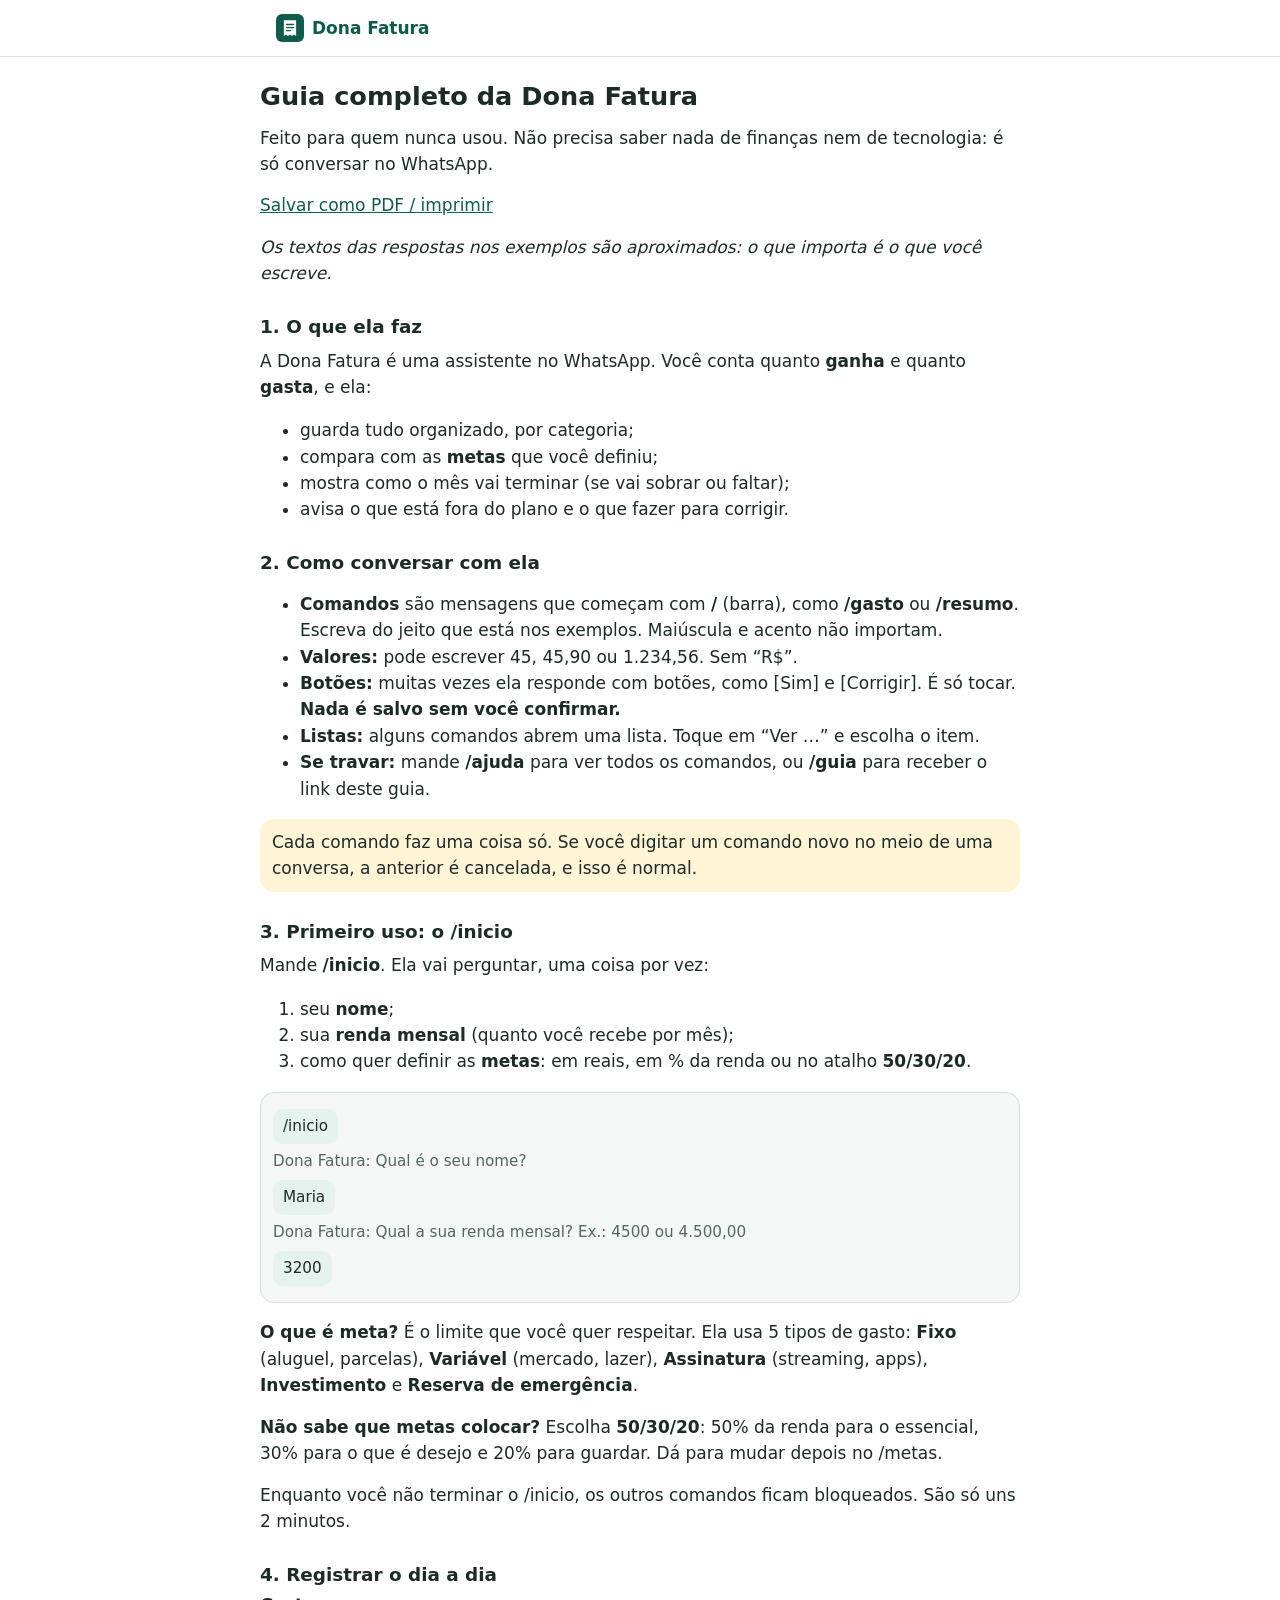
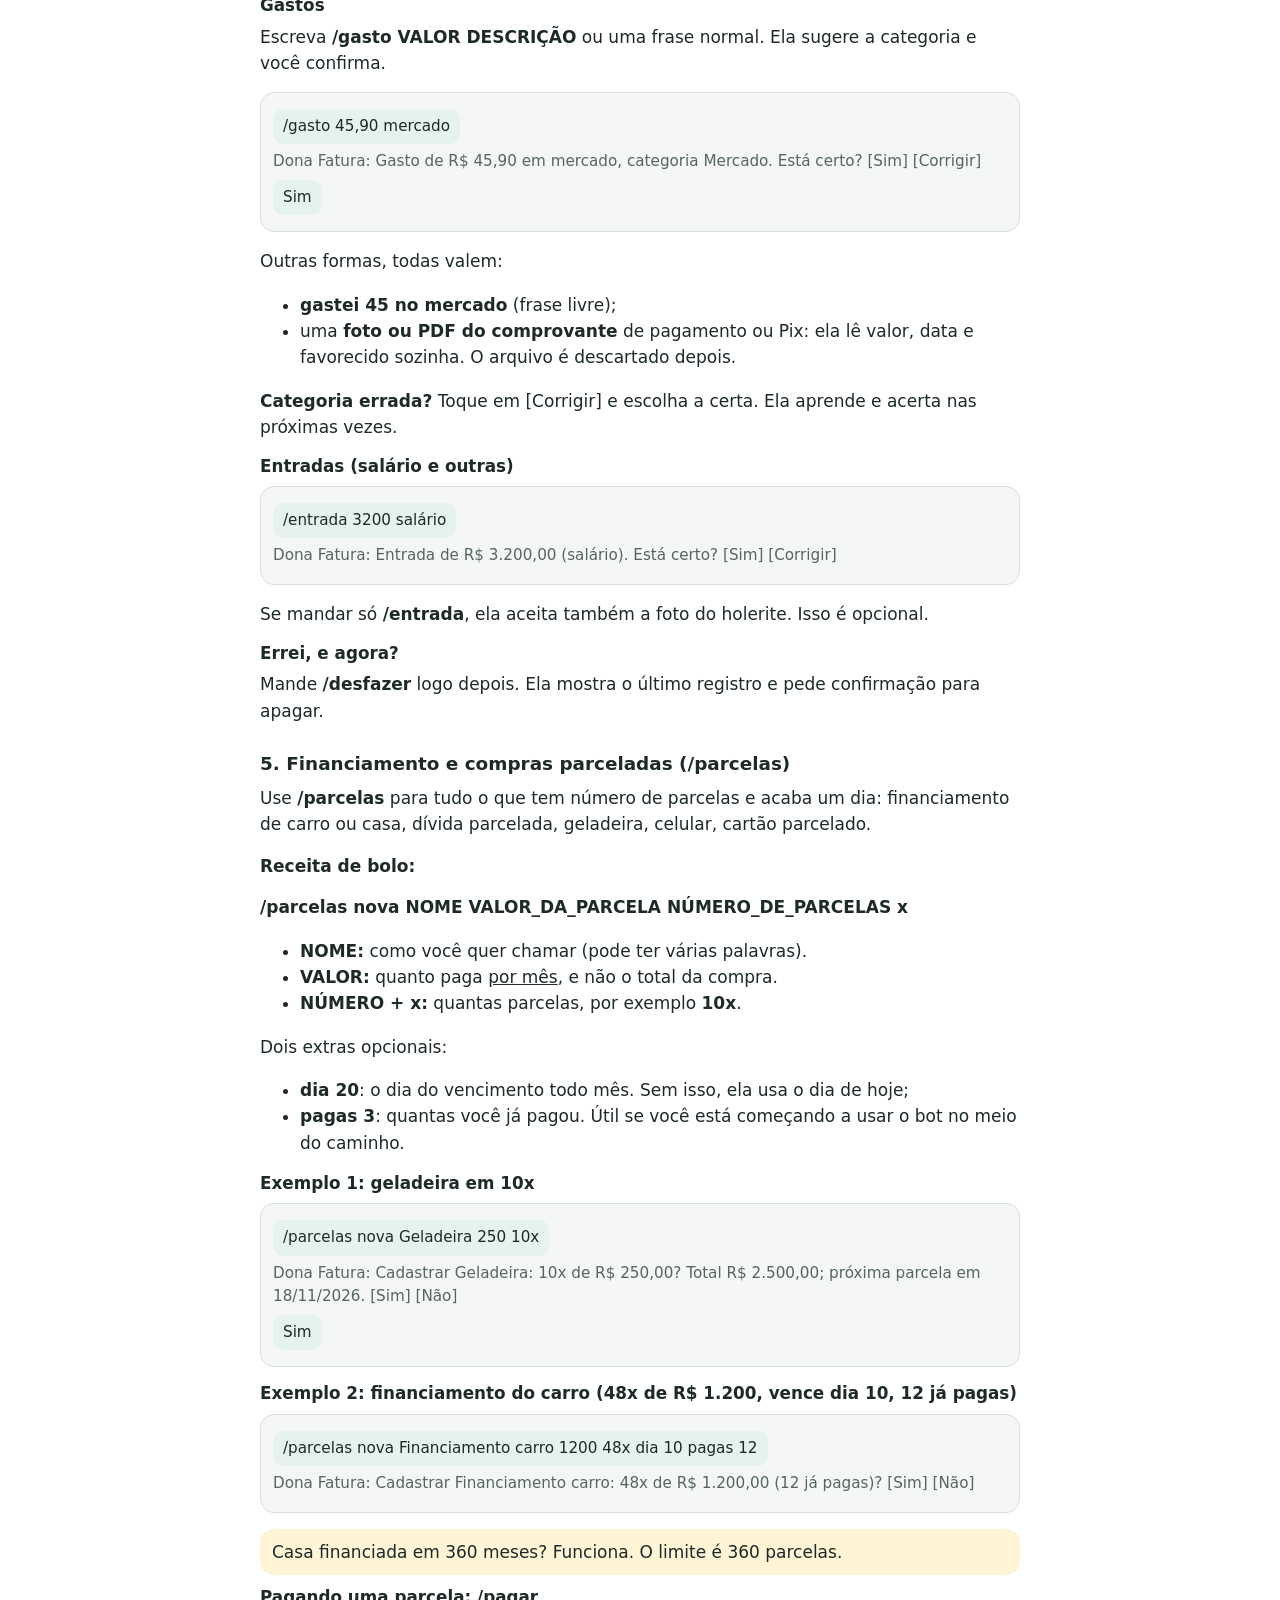
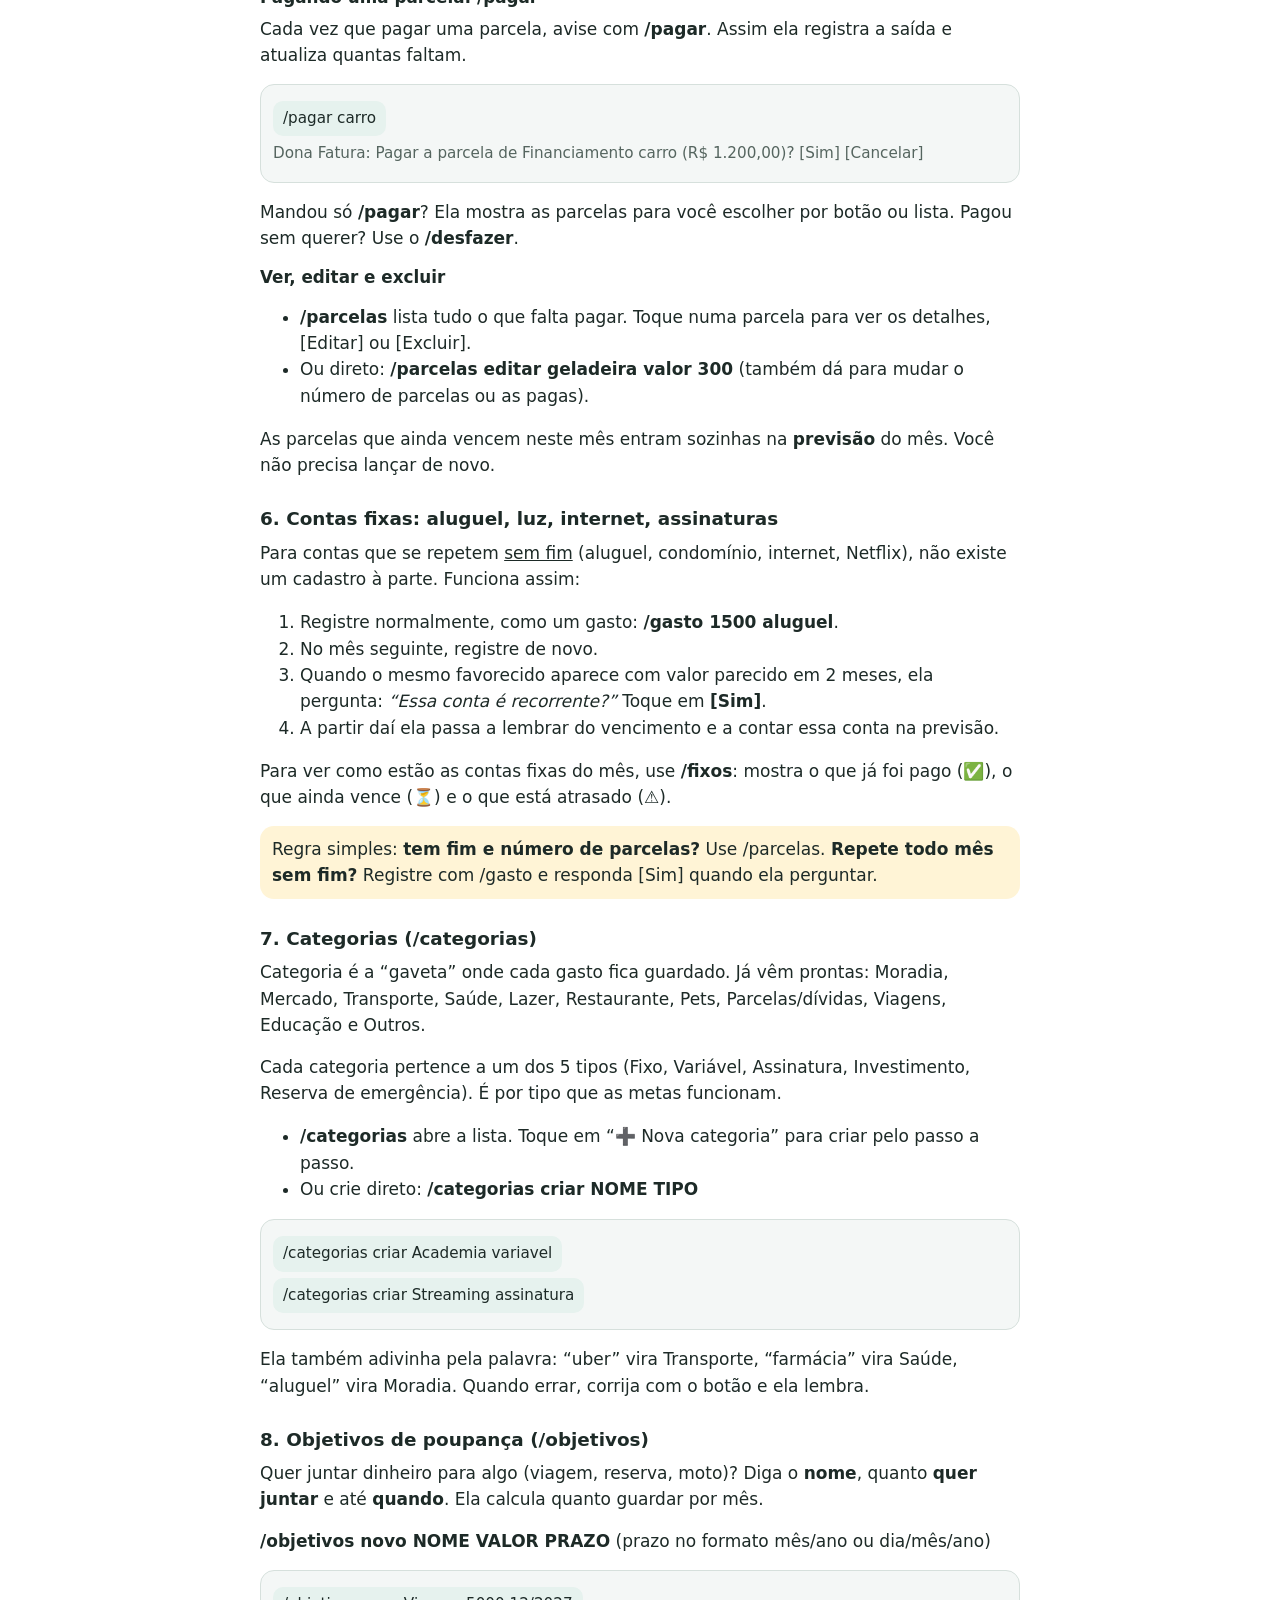
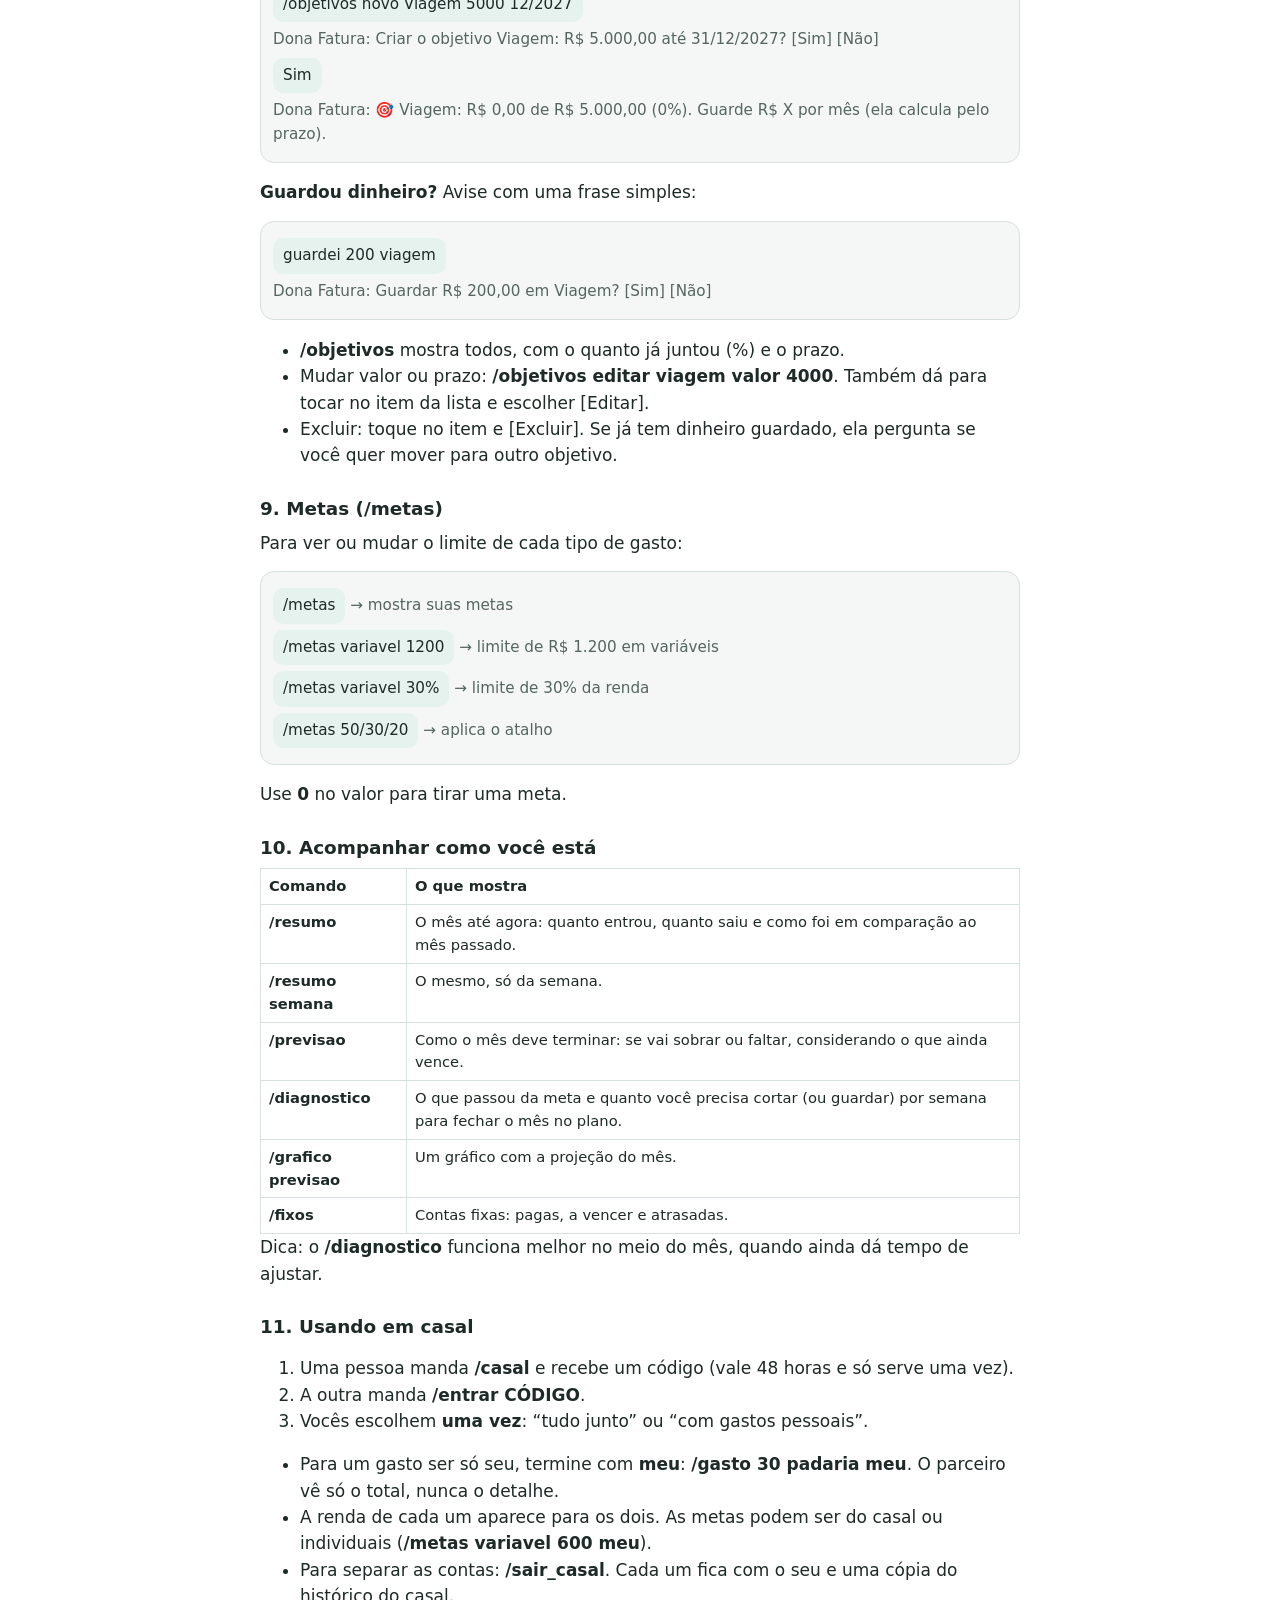
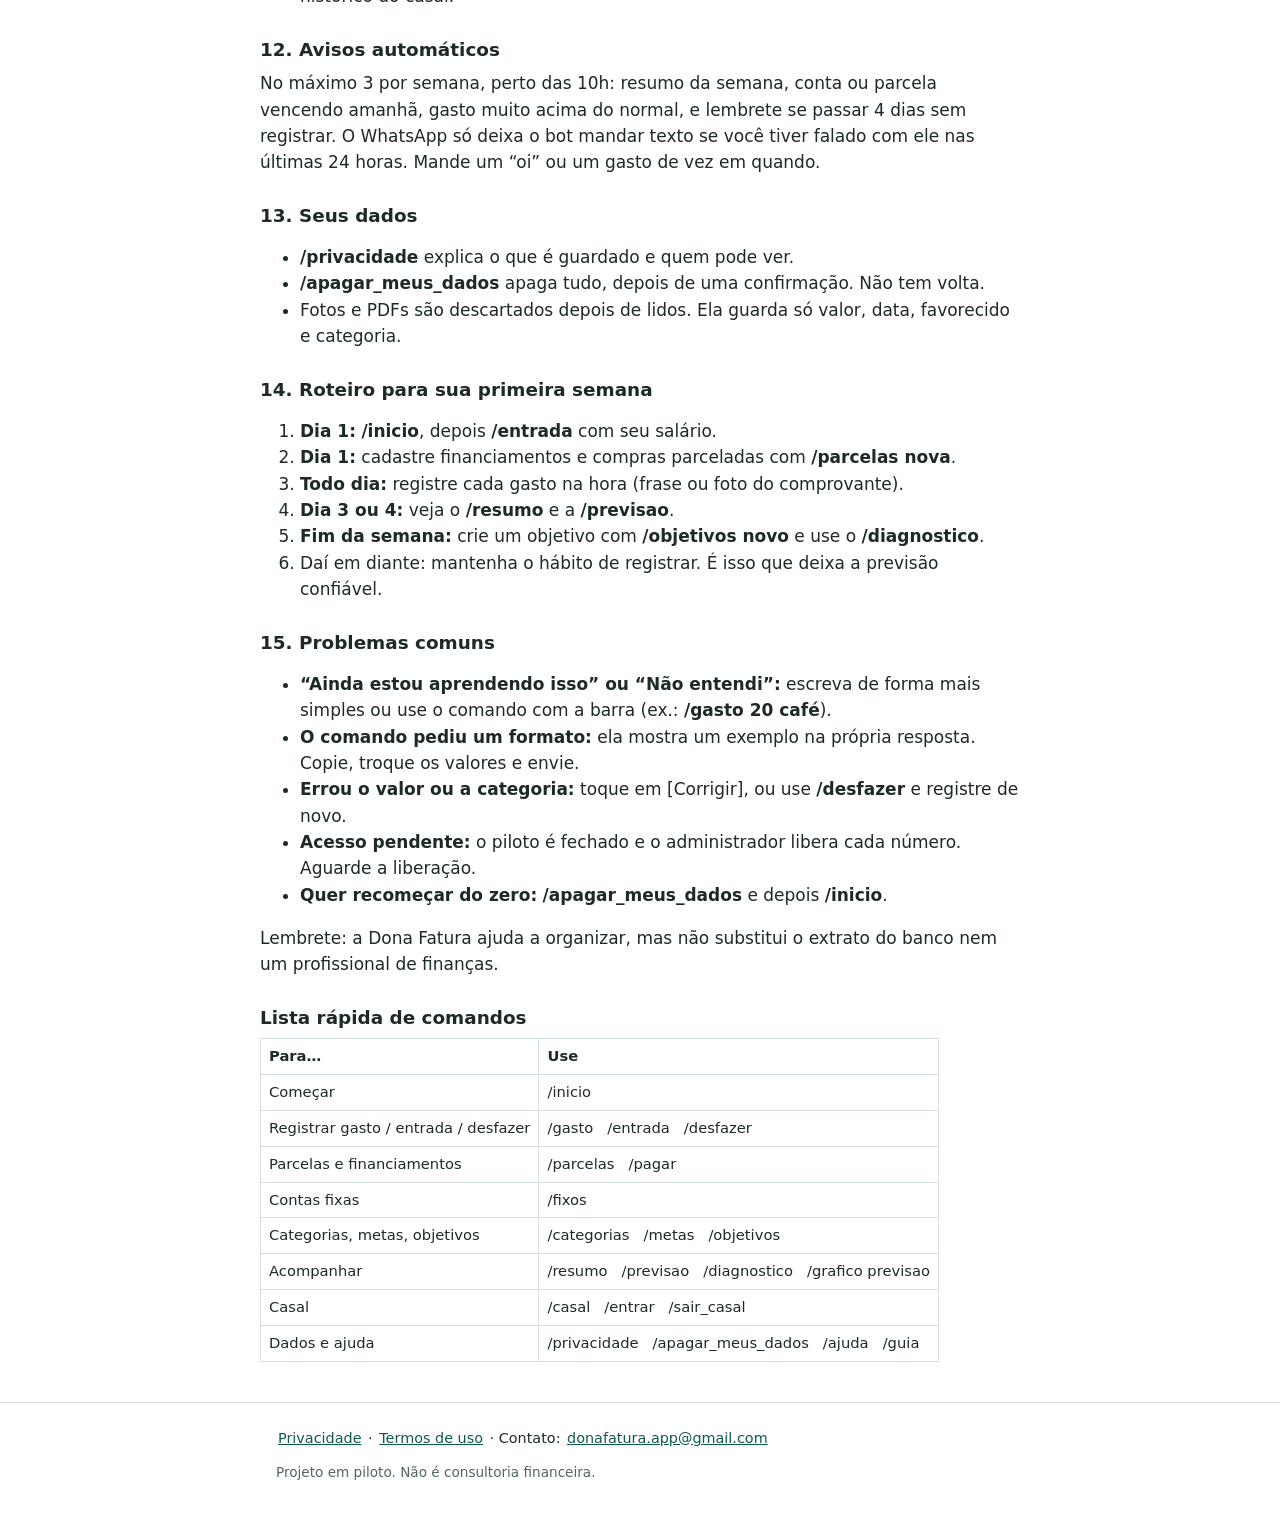
==== landing/guia.html @ c2b20154 "Adiciona comando /guia e página guia.html na landing Co-Authored-By: Claude Sonnet 5.5 <noreply@anth" ====
<!doctype html>
<html lang="pt-BR">
<head>
  <meta charset="utf-8">
  <meta name="viewport" content="width=device-width, initial-scale=1">
  <title>Guia completo — Dona Fatura</title>
  <meta name="description" content="Passo a passo para quem nunca usou: como cadastrar renda, gastos, financiamento, parcelas, categorias e objetivos.">
  <meta name="robots" content="noindex, nofollow">
  <link rel="icon" href="favicon.svg" type="image/svg+xml">
  <link rel="stylesheet" href="estilo.css">
</head>
<body data-pagina="legal">
  <header class="topo"><div class="wrap"><a class="marca" href="index.html"><img src="favicon.svg" width="28" height="28" alt="">Dona Fatura</a></div></header>
  <main class="wrap legal">
    <h1>Guia completo da Dona Fatura</h1>
    <p>Feito para quem nunca usou. Não precisa saber nada de finanças nem de tecnologia: é só conversar no WhatsApp.</p>
    <p class="sem-impressao"><a href="#" onclick="window.print();return false;">Salvar como PDF / imprimir</a></p>

    <p><i>Os textos das respostas nos exemplos são aproximados: o que importa é o que você escreve.</i></p>

    <h2>1. O que ela faz</h2>
    <p>A Dona Fatura é uma assistente no WhatsApp. Você conta quanto <b>ganha</b> e quanto <b>gasta</b>, e ela:</p>
    <ul>
      <li>guarda tudo organizado, por categoria;</li>
      <li>compara com as <b>metas</b> que você definiu;</li>
      <li>mostra como o mês vai terminar (se vai sobrar ou faltar);</li>
      <li>avisa o que está fora do plano e o que fazer para corrigir.</li>
    </ul>

    <h2>2. Como conversar com ela</h2>
    <ul>
      <li><b>Comandos</b> são mensagens que começam com <b>/</b> (barra), como <b>/gasto</b> ou <b>/resumo</b>. Escreva do jeito que está nos exemplos. Maiúscula e acento não importam.</li>
      <li><b>Valores:</b> pode escrever 45, 45,90 ou 1.234,56. Sem “R$”.</li>
      <li><b>Botões:</b> muitas vezes ela responde com botões, como [Sim] e [Corrigir]. É só tocar. <b>Nada é salvo sem você confirmar.</b></li>
      <li><b>Listas:</b> alguns comandos abrem uma lista. Toque em “Ver …” e escolha o item.</li>
      <li><b>Se travar:</b> mande <b>/ajuda</b> para ver todos os comandos, ou <b>/guia</b> para receber o link deste guia.</li>
    </ul>
    <div class="dica">Cada comando faz uma coisa só. Se você digitar um comando novo no meio de uma conversa, a anterior é cancelada, e isso é normal.</div>

    <h2>3. Primeiro uso: o /inicio</h2>
    <p>Mande <b>/inicio</b>. Ela vai perguntar, uma coisa por vez:</p>
    <ol>
      <li>seu <b>nome</b>;</li>
      <li>sua <b>renda mensal</b> (quanto você recebe por mês);</li>
      <li>como quer definir as <b>metas</b>: em reais, em % da renda ou no atalho <b>50/30/20</b>.</li>
    </ol>
    <div class="conversa">
      <p><span class="voce">/inicio</span></p>
      <p class="bot">Dona Fatura: Qual é o seu nome?</p>
      <p><span class="voce">Maria</span></p>
      <p class="bot">Dona Fatura: Qual a sua renda mensal? Ex.: 4500 ou 4.500,00</p>
      <p><span class="voce">3200</span></p>
    </div>
    <p><b>O que é meta?</b> É o limite que você quer respeitar. Ela usa 5 tipos de gasto:
      <b>Fixo</b> (aluguel, parcelas), <b>Variável</b> (mercado, lazer), <b>Assinatura</b> (streaming, apps),
      <b>Investimento</b> e <b>Reserva de emergência</b>.</p>
    <p><b>Não sabe que metas colocar?</b> Escolha <b>50/30/20</b>: 50% da renda para o essencial, 30% para o que é desejo e 20% para guardar. Dá para mudar depois no /metas.</p>
    <p>Enquanto você não terminar o /inicio, os outros comandos ficam bloqueados. São só uns 2 minutos.</p>

    <h2>4. Registrar o dia a dia</h2>

    <h3>Gastos</h3>
    <p>Escreva <b>/gasto VALOR DESCRIÇÃO</b> ou uma frase normal. Ela sugere a categoria e você confirma.</p>
    <div class="conversa">
      <p><span class="voce">/gasto 45,90 mercado</span></p>
      <p class="bot">Dona Fatura: Gasto de R$ 45,90 em mercado, categoria Mercado. Está certo? [Sim] [Corrigir]</p>
      <p><span class="voce">Sim</span></p>
    </div>
    <p>Outras formas, todas valem:</p>
    <ul>
      <li><b>gastei 45 no mercado</b> (frase livre);</li>
      <li>uma <b>foto ou PDF do comprovante</b> de pagamento ou Pix: ela lê valor, data e favorecido sozinha. O arquivo é descartado depois.</li>
    </ul>
    <p><b>Categoria errada?</b> Toque em [Corrigir] e escolha a certa. Ela aprende e acerta nas próximas vezes.</p>

    <h3>Entradas (salário e outras)</h3>
    <div class="conversa">
      <p><span class="voce">/entrada 3200 salário</span></p>
      <p class="bot">Dona Fatura: Entrada de R$ 3.200,00 (salário). Está certo? [Sim] [Corrigir]</p>
    </div>
    <p>Se mandar só <b>/entrada</b>, ela aceita também a foto do holerite. Isso é opcional.</p>

    <h3>Errei, e agora?</h3>
    <p>Mande <b>/desfazer</b> logo depois. Ela mostra o último registro e pede confirmação para apagar.</p>

    <h2>5. Financiamento e compras parceladas (/parcelas)</h2>
    <p>Use <b>/parcelas</b> para tudo o que tem número de parcelas e acaba um dia: financiamento de carro ou casa, dívida parcelada, geladeira, celular, cartão parcelado.</p>
    <p><b>Receita de bolo:</b></p>
    <p><b>/parcelas nova NOME VALOR_DA_PARCELA NÚMERO_DE_PARCELAS x</b></p>
    <ul>
      <li><b>NOME:</b> como você quer chamar (pode ter várias palavras).</li>
      <li><b>VALOR:</b> quanto paga <u>por mês</u>, e não o total da compra.</li>
      <li><b>NÚMERO + x:</b> quantas parcelas, por exemplo <b>10x</b>.</li>
    </ul>
    <p>Dois extras opcionais:</p>
    <ul>
      <li><b>dia 20</b>: o dia do vencimento todo mês. Sem isso, ela usa o dia de hoje;</li>
      <li><b>pagas 3</b>: quantas você já pagou. Útil se você está começando a usar o bot no meio do caminho.</li>
    </ul>

    <h3>Exemplo 1: geladeira em 10x</h3>
    <div class="conversa">
      <p><span class="voce">/parcelas nova Geladeira 250 10x</span></p>
      <p class="bot">Dona Fatura: Cadastrar Geladeira: 10x de R$ 250,00? Total R$ 2.500,00; próxima parcela em 18/11/2026. [Sim] [Não]</p>
      <p><span class="voce">Sim</span></p>
    </div>

    <h3>Exemplo 2: financiamento do carro (48x de R$ 1.200, vence dia 10, 12 já pagas)</h3>
    <div class="conversa">
      <p><span class="voce">/parcelas nova Financiamento carro 1200 48x dia 10 pagas 12</span></p>
      <p class="bot">Dona Fatura: Cadastrar Financiamento carro: 48x de R$ 1.200,00 (12 já pagas)? [Sim] [Não]</p>
    </div>
    <div class="dica">Casa financiada em 360 meses? Funciona. O limite é 360 parcelas.</div>

    <h3>Pagando uma parcela: /pagar</h3>
    <p>Cada vez que pagar uma parcela, avise com <b>/pagar</b>. Assim ela registra a saída e atualiza quantas faltam.</p>
    <div class="conversa">
      <p><span class="voce">/pagar carro</span></p>
      <p class="bot">Dona Fatura: Pagar a parcela de Financiamento carro (R$ 1.200,00)? [Sim] [Cancelar]</p>
    </div>
    <p>Mandou só <b>/pagar</b>? Ela mostra as parcelas para você escolher por botão ou lista. Pagou sem querer? Use o <b>/desfazer</b>.</p>

    <h3>Ver, editar e excluir</h3>
    <ul>
      <li><b>/parcelas</b> lista tudo o que falta pagar. Toque numa parcela para ver os detalhes, [Editar] ou [Excluir].</li>
      <li>Ou direto: <b>/parcelas editar geladeira valor 300</b> (também dá para mudar o número de parcelas ou as pagas).</li>
    </ul>
    <p>As parcelas que ainda vencem neste mês entram sozinhas na <b>previsão</b> do mês. Você não precisa lançar de novo.</p>

    <h2>6. Contas fixas: aluguel, luz, internet, assinaturas</h2>
    <p>Para contas que se repetem <u>sem fim</u> (aluguel, condomínio, internet, Netflix), não existe um cadastro à parte. Funciona assim:</p>
    <ol>
      <li>Registre normalmente, como um gasto: <b>/gasto 1500 aluguel</b>.</li>
      <li>No mês seguinte, registre de novo.</li>
      <li>Quando o mesmo favorecido aparece com valor parecido em 2 meses, ela pergunta: <i>“Essa conta é recorrente?”</i> Toque em <b>[Sim]</b>.</li>
      <li>A partir daí ela passa a lembrar do vencimento e a contar essa conta na previsão.</li>
    </ol>
    <p>Para ver como estão as contas fixas do mês, use <b>/fixos</b>: mostra o que já foi pago (✅), o que ainda vence (⏳) e o que está atrasado (⚠️).</p>
    <div class="dica">Regra simples: <b>tem fim e número de parcelas?</b> Use /parcelas. <b>Repete todo mês sem fim?</b> Registre com /gasto e responda [Sim] quando ela perguntar.</div>

    <h2>7. Categorias (/categorias)</h2>
    <p>Categoria é a “gaveta” onde cada gasto fica guardado. Já vêm prontas: Moradia, Mercado, Transporte, Saúde, Lazer, Restaurante, Pets, Parcelas/dívidas, Viagens, Educação e Outros.</p>
    <p>Cada categoria pertence a um dos 5 tipos (Fixo, Variável, Assinatura, Investimento, Reserva de emergência). É por tipo que as metas funcionam.</p>
    <ul>
      <li><b>/categorias</b> abre a lista. Toque em “➕ Nova categoria” para criar pelo passo a passo.</li>
      <li>Ou crie direto: <b>/categorias criar NOME TIPO</b></li>
    </ul>
    <div class="conversa">
      <p><span class="voce">/categorias criar Academia variavel</span></p>
      <p><span class="voce">/categorias criar Streaming assinatura</span></p>
    </div>
    <p>Ela também adivinha pela palavra: “uber” vira Transporte, “farmácia” vira Saúde, “aluguel” vira Moradia. Quando errar, corrija com o botão e ela lembra.</p>

    <h2>8. Objetivos de poupança (/objetivos)</h2>
    <p>Quer juntar dinheiro para algo (viagem, reserva, moto)? Diga o <b>nome</b>, quanto <b>quer juntar</b> e até <b>quando</b>. Ela calcula quanto guardar por mês.</p>
    <p><b>/objetivos novo NOME VALOR PRAZO</b> (prazo no formato mês/ano ou dia/mês/ano)</p>
    <div class="conversa">
      <p><span class="voce">/objetivos novo Viagem 5000 12/2027</span></p>
      <p class="bot">Dona Fatura: Criar o objetivo Viagem: R$ 5.000,00 até 31/12/2027? [Sim] [Não]</p>
      <p><span class="voce">Sim</span></p>
      <p class="bot">Dona Fatura: 🎯 Viagem: R$ 0,00 de R$ 5.000,00 (0%). Guarde R$ X por mês (ela calcula pelo prazo).</p>
    </div>
    <p><b>Guardou dinheiro?</b> Avise com uma frase simples:</p>
    <div class="conversa">
      <p><span class="voce">guardei 200 viagem</span></p>
      <p class="bot">Dona Fatura: Guardar R$ 200,00 em Viagem? [Sim] [Não]</p>
    </div>
    <ul>
      <li><b>/objetivos</b> mostra todos, com o quanto já juntou (%) e o prazo.</li>
      <li>Mudar valor ou prazo: <b>/objetivos editar viagem valor 4000</b>. Também dá para tocar no item da lista e escolher [Editar].</li>
      <li>Excluir: toque no item e [Excluir]. Se já tem dinheiro guardado, ela pergunta se você quer mover para outro objetivo.</li>
    </ul>

    <h2>9. Metas (/metas)</h2>
    <p>Para ver ou mudar o limite de cada tipo de gasto:</p>
    <div class="conversa">
      <p><span class="voce">/metas</span> <span class="bot">&rarr; mostra suas metas</span></p>
      <p><span class="voce">/metas variavel 1200</span> <span class="bot">&rarr; limite de R$ 1.200 em variáveis</span></p>
      <p><span class="voce">/metas variavel 30%</span> <span class="bot">&rarr; limite de 30% da renda</span></p>
      <p><span class="voce">/metas 50/30/20</span> <span class="bot">&rarr; aplica o atalho</span></p>
    </div>
    <p>Use <b>0</b> no valor para tirar uma meta.</p>

    <h2>10. Acompanhar como você está</h2>
    <table>
      <tr><th>Comando</th><th>O que mostra</th></tr>
      <tr><td><b>/resumo</b></td><td>O mês até agora: quanto entrou, quanto saiu e como foi em comparação ao mês passado.</td></tr>
      <tr><td><b>/resumo semana</b></td><td>O mesmo, só da semana.</td></tr>
      <tr><td><b>/previsao</b></td><td>Como o mês deve terminar: se vai sobrar ou faltar, considerando o que ainda vence.</td></tr>
      <tr><td><b>/diagnostico</b></td><td>O que passou da meta e quanto você precisa cortar (ou guardar) por semana para fechar o mês no plano.</td></tr>
      <tr><td><b>/grafico previsao</b></td><td>Um gráfico com a projeção do mês.</td></tr>
      <tr><td><b>/fixos</b></td><td>Contas fixas: pagas, a vencer e atrasadas.</td></tr>
    </table>
    <p>Dica: o <b>/diagnostico</b> funciona melhor no meio do mês, quando ainda dá tempo de ajustar.</p>

    <h2>11. Usando em casal</h2>
    <ol>
      <li>Uma pessoa manda <b>/casal</b> e recebe um código (vale 48 horas e só serve uma vez).</li>
      <li>A outra manda <b>/entrar CÓDIGO</b>.</li>
      <li>Vocês escolhem <b>uma vez</b>: “tudo junto” ou “com gastos pessoais”.</li>
    </ol>
    <ul>
      <li>Para um gasto ser só seu, termine com <b>meu</b>: <b>/gasto 30 padaria meu</b>. O parceiro vê só o total, nunca o detalhe.</li>
      <li>A renda de cada um aparece para os dois. As metas podem ser do casal ou individuais (<b>/metas variavel 600 meu</b>).</li>
      <li>Para separar as contas: <b>/sair_casal</b>. Cada um fica com o seu e uma cópia do histórico do casal.</li>
    </ul>

    <h2>12. Avisos automáticos</h2>
    <p>No máximo 3 por semana, perto das 10h: resumo da semana, conta ou parcela vencendo amanhã, gasto muito acima do normal, e lembrete se passar 4 dias sem registrar. O WhatsApp só deixa o bot mandar texto se você tiver falado com ele nas últimas 24 horas. Mande um “oi” ou um gasto de vez em quando.</p>

    <h2>13. Seus dados</h2>
    <ul>
      <li><b>/privacidade</b> explica o que é guardado e quem pode ver.</li>
      <li><b>/apagar_meus_dados</b> apaga tudo, depois de uma confirmação. Não tem volta.</li>
      <li>Fotos e PDFs são descartados depois de lidos. Ela guarda só valor, data, favorecido e categoria.</li>
    </ul>

    <h2>14. Roteiro para sua primeira semana</h2>
    <ol>
      <li><b>Dia 1:</b> <b>/inicio</b>, depois <b>/entrada</b> com seu salário.</li>
      <li><b>Dia 1:</b> cadastre financiamentos e compras parceladas com <b>/parcelas nova</b>.</li>
      <li><b>Todo dia:</b> registre cada gasto na hora (frase ou foto do comprovante).</li>
      <li><b>Dia 3 ou 4:</b> veja o <b>/resumo</b> e a <b>/previsao</b>.</li>
      <li><b>Fim da semana:</b> crie um objetivo com <b>/objetivos novo</b> e use o <b>/diagnostico</b>.</li>
      <li>Daí em diante: mantenha o hábito de registrar. É isso que deixa a previsão confiável.</li>
    </ol>

    <h2>15. Problemas comuns</h2>
    <ul>
      <li><b>“Ainda estou aprendendo isso” ou “Não entendi”:</b> escreva de forma mais simples ou use o comando com a barra (ex.: <b>/gasto 20 café</b>).</li>
      <li><b>O comando pediu um formato:</b> ela mostra um exemplo na própria resposta. Copie, troque os valores e envie.</li>
      <li><b>Errou o valor ou a categoria:</b> toque em [Corrigir], ou use <b>/desfazer</b> e registre de novo.</li>
      <li><b>Acesso pendente:</b> o piloto é fechado e o administrador libera cada número. Aguarde a liberação.</li>
      <li><b>Quer recomeçar do zero:</b> <b>/apagar_meus_dados</b> e depois <b>/inicio</b>.</li>
    </ul>
    <p>Lembrete: a Dona Fatura ajuda a organizar, mas não substitui o extrato do banco nem um profissional de finanças.</p>

    <h2>Lista rápida de comandos</h2>
    <table>
      <tr><th>Para…</th><th>Use</th></tr>
      <tr><td>Começar</td><td>/inicio</td></tr>
      <tr><td>Registrar gasto / entrada / desfazer</td><td>/gasto &nbsp; /entrada &nbsp; /desfazer</td></tr>
      <tr><td>Parcelas e financiamentos</td><td>/parcelas &nbsp; /pagar</td></tr>
      <tr><td>Contas fixas</td><td>/fixos</td></tr>
      <tr><td>Categorias, metas, objetivos</td><td>/categorias &nbsp; /metas &nbsp; /objetivos</td></tr>
      <tr><td>Acompanhar</td><td>/resumo &nbsp; /previsao &nbsp; /diagnostico &nbsp; /grafico previsao</td></tr>
      <tr><td>Casal</td><td>/casal &nbsp; /entrar &nbsp; /sair_casal</td></tr>
      <tr><td>Dados e ajuda</td><td>/privacidade &nbsp; /apagar_meus_dados &nbsp; /ajuda &nbsp; /guia</td></tr>
    </table>
  </main>
  <footer id="rodape" class="rodape"></footer>
  <script src="config.js"></script>
  <script src="conteudo.js"></script>
  <script src="script.js"></script>
</body>
</html>
---- landing/estilo.css ----
:root {
  --verde: #0f5c4d;
  --verde-escuro: #0a4237;
  --verde-claro: #e6f2ee;
  --ambar: #fff4d6;
  --texto: #1d2a27;
  --suave: #55655f;
  --fundo: #ffffff;
  --fundo-alt: #f4f7f6;
  --borda: #d6e0dc;
  --raio: 14px;
}
* { box-sizing: border-box; }
html { scroll-behavior: smooth; }
body {
  margin: 0; background: var(--fundo); color: var(--texto);
  font: 17px/1.55 system-ui, -apple-system, "Segoe UI", Roboto, Arial, sans-serif;
  -webkit-text-size-adjust: 100%;
}
.wrap { max-width: 760px; margin: 0 auto; padding: 0 16px; }
a { color: var(--verde); }
h1, h2, h3 { line-height: 1.2; margin: 0 0 .5em; }
h1 { font-size: 1.75rem; }
h2 { font-size: 1.4rem; }
h3 { font-size: 1.05rem; }
p { margin: 0 0 .9em; }

.topo { border-bottom: 1px solid var(--borda); }
.topo .wrap { display: flex; align-items: center; height: 56px; }
.marca { display: inline-flex; align-items: center; gap: 8px; font-weight: 700; color: var(--verde); text-decoration: none; }

.btn {
  display: inline-block; border: 2px solid var(--verde); border-radius: 999px; padding: 13px 22px;
  font: inherit; font-weight: 700; text-align: center; text-decoration: none; cursor: pointer;
  min-height: 48px; background: transparent; color: var(--verde);
}
.btn-primario { background: var(--verde); color: #fff; }
.btn-primario:hover { background: var(--verde-escuro); }
.btn-sec:hover { background: var(--verde-claro); }
.btn:focus-visible, .link:focus-visible, summary:focus-visible, .fechar:focus-visible { outline: 3px solid #f2b400; outline-offset: 2px; }
.btn[disabled] { opacity: .6; cursor: wait; }
.cta { display: flex; flex-direction: column; gap: 10px; margin: 20px 0 14px; }

.hero { background: var(--verde-claro); padding: 32px 0 28px; }
.selo { display: inline-block; background: #fff; border: 1px solid var(--borda); border-radius: 999px; padding: 4px 12px; font-size: .85rem; color: var(--verde); font-weight: 600; }
.sub { font-size: 1.05rem; color: var(--suave); }
.aviso, .nota { font-size: .85rem; color: var(--suave); }

.secao { padding: 36px 0; }
.secao.alt { background: var(--fundo-alt); }
.secao.destaque { background: var(--ambar); }
.secao.final { background: var(--verde-claro); text-align: center; }
.secao.final .cta { align-items: stretch; }

.passos { list-style: none; counter-reset: p; margin: 0; padding: 0; display: grid; gap: 14px; }
.passos li { counter-increment: p; position: relative; padding: 14px 14px 4px 56px; border: 1px solid var(--borda); border-radius: var(--raio); background: #fff; }
.passos li::before {
  content: counter(p); position: absolute; left: 14px; top: 14px; width: 30px; height: 30px; border-radius: 50%;
  background: var(--verde); color: #fff; font-weight: 700; display: grid; place-items: center;
}

.cartoes { list-style: none; margin: 0; padding: 0; display: grid; gap: 12px; }
.cartoes li { background: #fff; border: 1px solid var(--borda); border-radius: var(--raio); padding: 14px 16px 4px; }
.cartoes li.em-breve { border-style: dashed; color: var(--suave); }
.etiqueta { margin-left: 8px; font-size: .72rem; font-weight: 700; text-transform: uppercase; background: var(--fundo-alt); border: 1px solid var(--borda); border-radius: 999px; padding: 2px 8px; vertical-align: middle; }
.preco { font-size: 1.5rem; font-weight: 700; color: var(--verde); }
.detalhes { padding-left: 18px; }
.mais { margin-top: 18px; }

.exemplo { margin: 0; }
.chat { background: #e9efec; border-radius: var(--raio); padding: 14px; display: flex; flex-direction: column; gap: 8px; }
.bolha { max-width: 86%; padding: 8px 12px; border-radius: 12px; font-size: .95rem; }
.bolha p { margin: 0; }
.bolha.voce { align-self: flex-end; background: #d4ebdf; border-bottom-right-radius: 3px; }
.bolha.bot { align-self: flex-start; background: #fff; border-bottom-left-radius: 3px; }
.bolha-botoes { display: flex; gap: 6px; margin-top: 8px; }
.bolha-botoes span { flex: 1; text-align: center; border-top: 1px solid var(--borda); padding-top: 6px; color: var(--verde); font-weight: 600; }
figcaption { margin-top: 8px; font-size: .85rem; color: var(--suave); font-style: italic; }

details { background: #fff; border: 1px solid var(--borda); border-radius: var(--raio); padding: 0 16px; margin-bottom: 10px; }
summary { cursor: pointer; font-weight: 600; padding: 14px 0; min-height: 48px; }
details[open] summary { color: var(--verde); }

.rodape { border-top: 1px solid var(--borda); padding: 24px 0 40px; font-size: .9rem; }
.rodape-links a { margin: 0 2px; }
.link { background: none; border: 0; padding: 4px 0; font: inherit; color: var(--verde); text-decoration: underline; cursor: pointer; }

/* Formulário */
.dialogo { border: 0; border-radius: var(--raio); padding: 0; width: calc(100% - 32px); max-width: 440px; }
.dialogo::backdrop { background: rgba(0, 0, 0, .55); }
.dialogo-corpo { position: relative; padding: 22px 18px 20px; }
.dialogo-corpo h2 { padding-right: 36px; }
.fechar { position: absolute; top: 8px; right: 8px; width: 44px; height: 44px; border: 0; background: none; font-size: 1.8rem; line-height: 1; cursor: pointer; color: var(--suave); }
.dialogo label { display: block; font-weight: 600; margin: 12px 0 4px; }
.dialogo input[type="text"], .dialogo input[type="tel"] {
  width: 100%; font: inherit; padding: 12px; border: 1.5px solid #8aa098; border-radius: 10px; min-height: 48px;
}
.dialogo label.consent { display: flex; gap: 10px; font-weight: 400; font-size: .9rem; align-items: flex-start; margin-top: 14px; }
.consent input { width: 22px; height: 22px; flex: none; margin-top: 2px; }
.isca { position: absolute; left: -9999px; width: 1px; height: 1px; overflow: hidden; }
.erro { color: #a4170f; font-size: .85rem; margin: 4px 0 0; min-height: 0; }
.dialogo .btn { width: 100%; margin-top: 14px; }
.status { font-size: .9rem; margin: 10px 0 0; }
.sucesso { font-weight: 600; color: var(--verde); }

/* Banner de cookies */
.cookies { position: fixed; left: 0; right: 0; bottom: 0; z-index: 10; background: #fff; border-top: 2px solid var(--verde); padding: 14px 16px; box-shadow: 0 -4px 16px rgba(0, 0, 0, .12); }
.cookies p { margin: 0 0 10px; font-size: .9rem; }
.cookies-botoes { display: flex; gap: 10px; }
.cookies-botoes .btn { flex: 1; padding: 10px 12px; }

/* Páginas legais */
.legal { padding: 24px 0 40px; }
.legal h1 { font-size: 1.6rem; }
.legal h2 { font-size: 1.15rem; margin-top: 1.6em; }
.rascunho { background: var(--ambar); border: 1px solid #e3c670; border-radius: 10px; padding: 10px 14px; font-weight: 600; }
.legal table { border-collapse: collapse; width: 100%; font-size: .92rem; display: block; overflow-x: auto; }
.legal th, .legal td { border: 1px solid var(--borda); padding: 6px 8px; text-align: left; vertical-align: top; }

.semscript { padding: 24px 16px; }

@media (min-width: 640px) {
  h1 { font-size: 2.2rem; }
  .cta { flex-direction: row; }
  .cartoes { grid-template-columns: 1fr 1fr; }
  .passos { grid-template-columns: repeat(3, 1fr); }
  .passos li { padding: 56px 14px 4px; }
  .secao.final .cta { justify-content: center; }
}
@media (prefers-reduced-motion: reduce) { html { scroll-behavior: auto; } }

@media print {
  .topo, .rodape, .sem-impressao { display: none !important; }
  .legal table { display: table; }
  .legal tr, .legal li { break-inside: avoid; }
}

/* Guia de uso: exemplos de conversa */
.conversa { background: var(--fundo-alt); border: 1px solid var(--borda); border-radius: var(--raio); padding: 10px 12px; margin: 10px 0 16px; font-size: .95rem; }
.conversa p { margin: 6px 0; }
.conversa .voce { background: var(--verde-claro); border-radius: 10px; padding: 6px 10px; display: inline-block; }
.conversa .bot { color: var(--suave); }
.dica { background: var(--ambar); border-radius: var(--raio); padding: 10px 12px; margin: 12px 0; }
@media print { .conversa, .dica { break-inside: avoid; } }
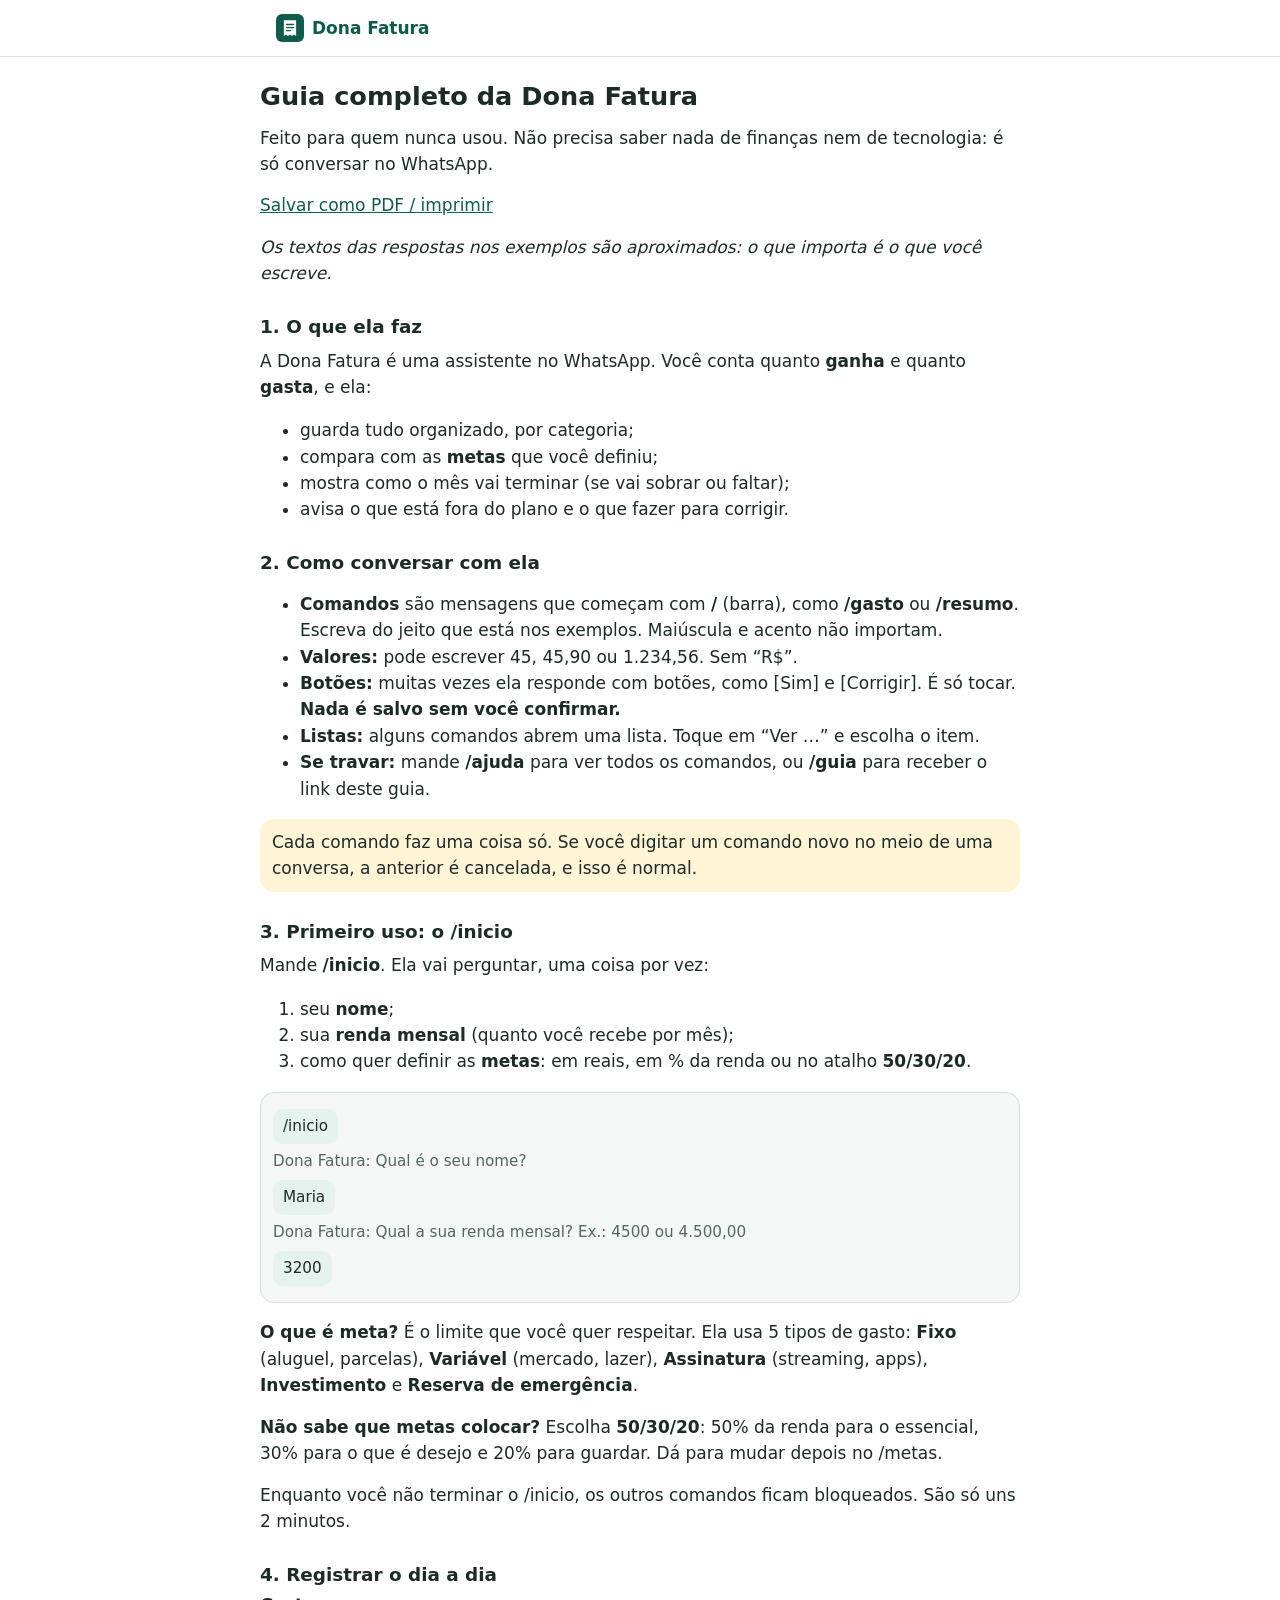
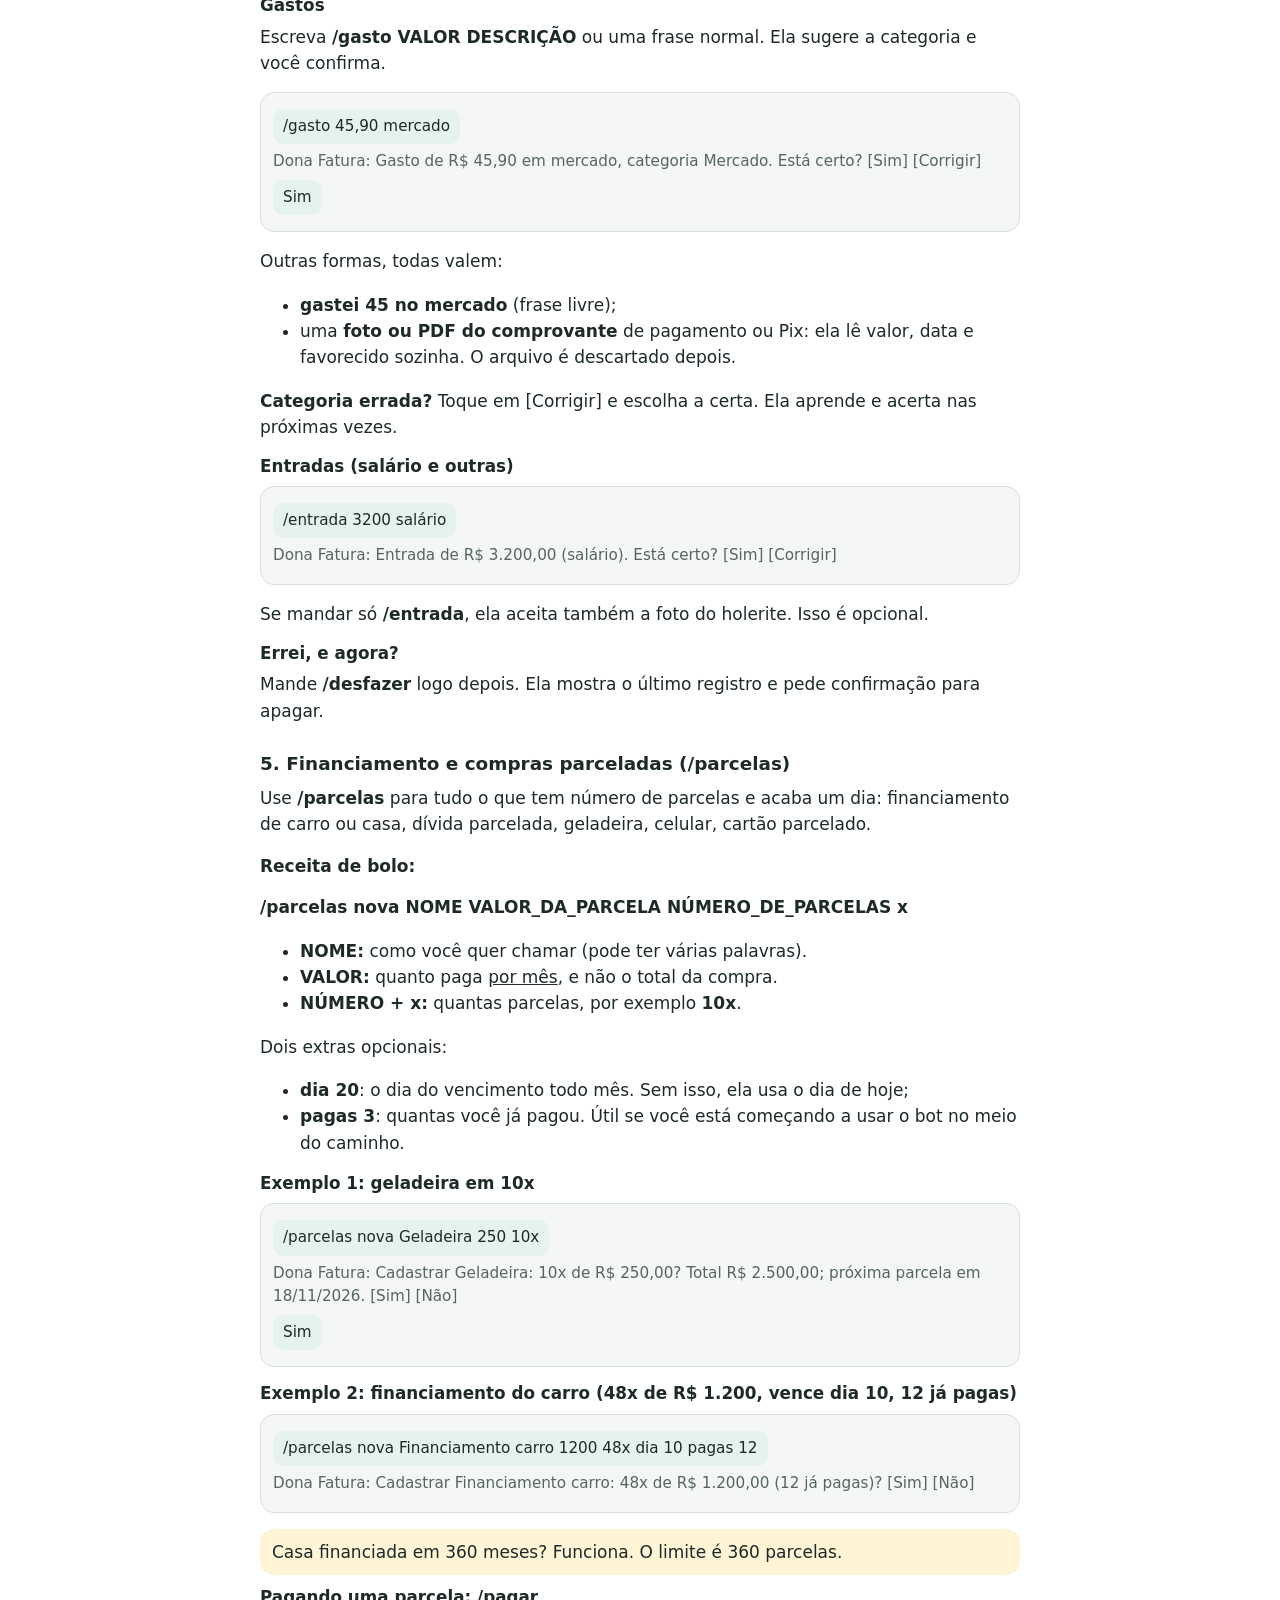
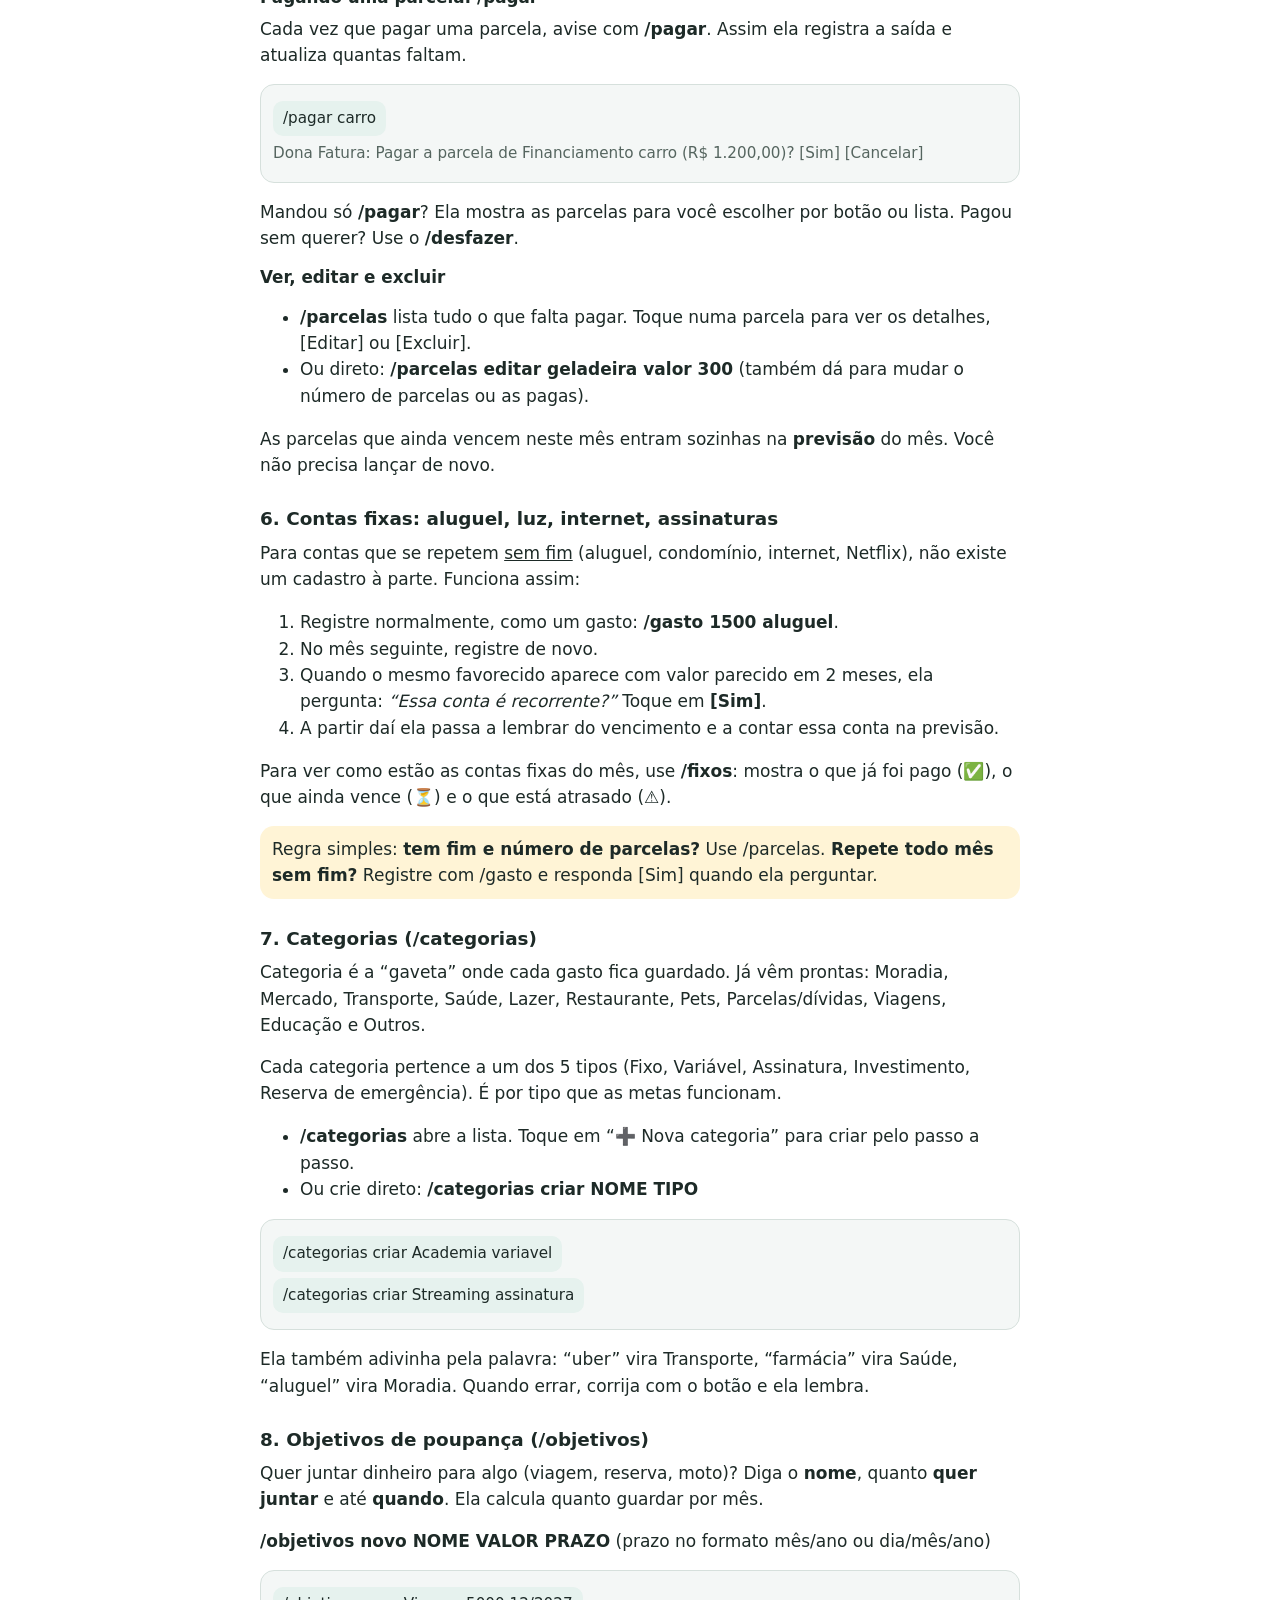
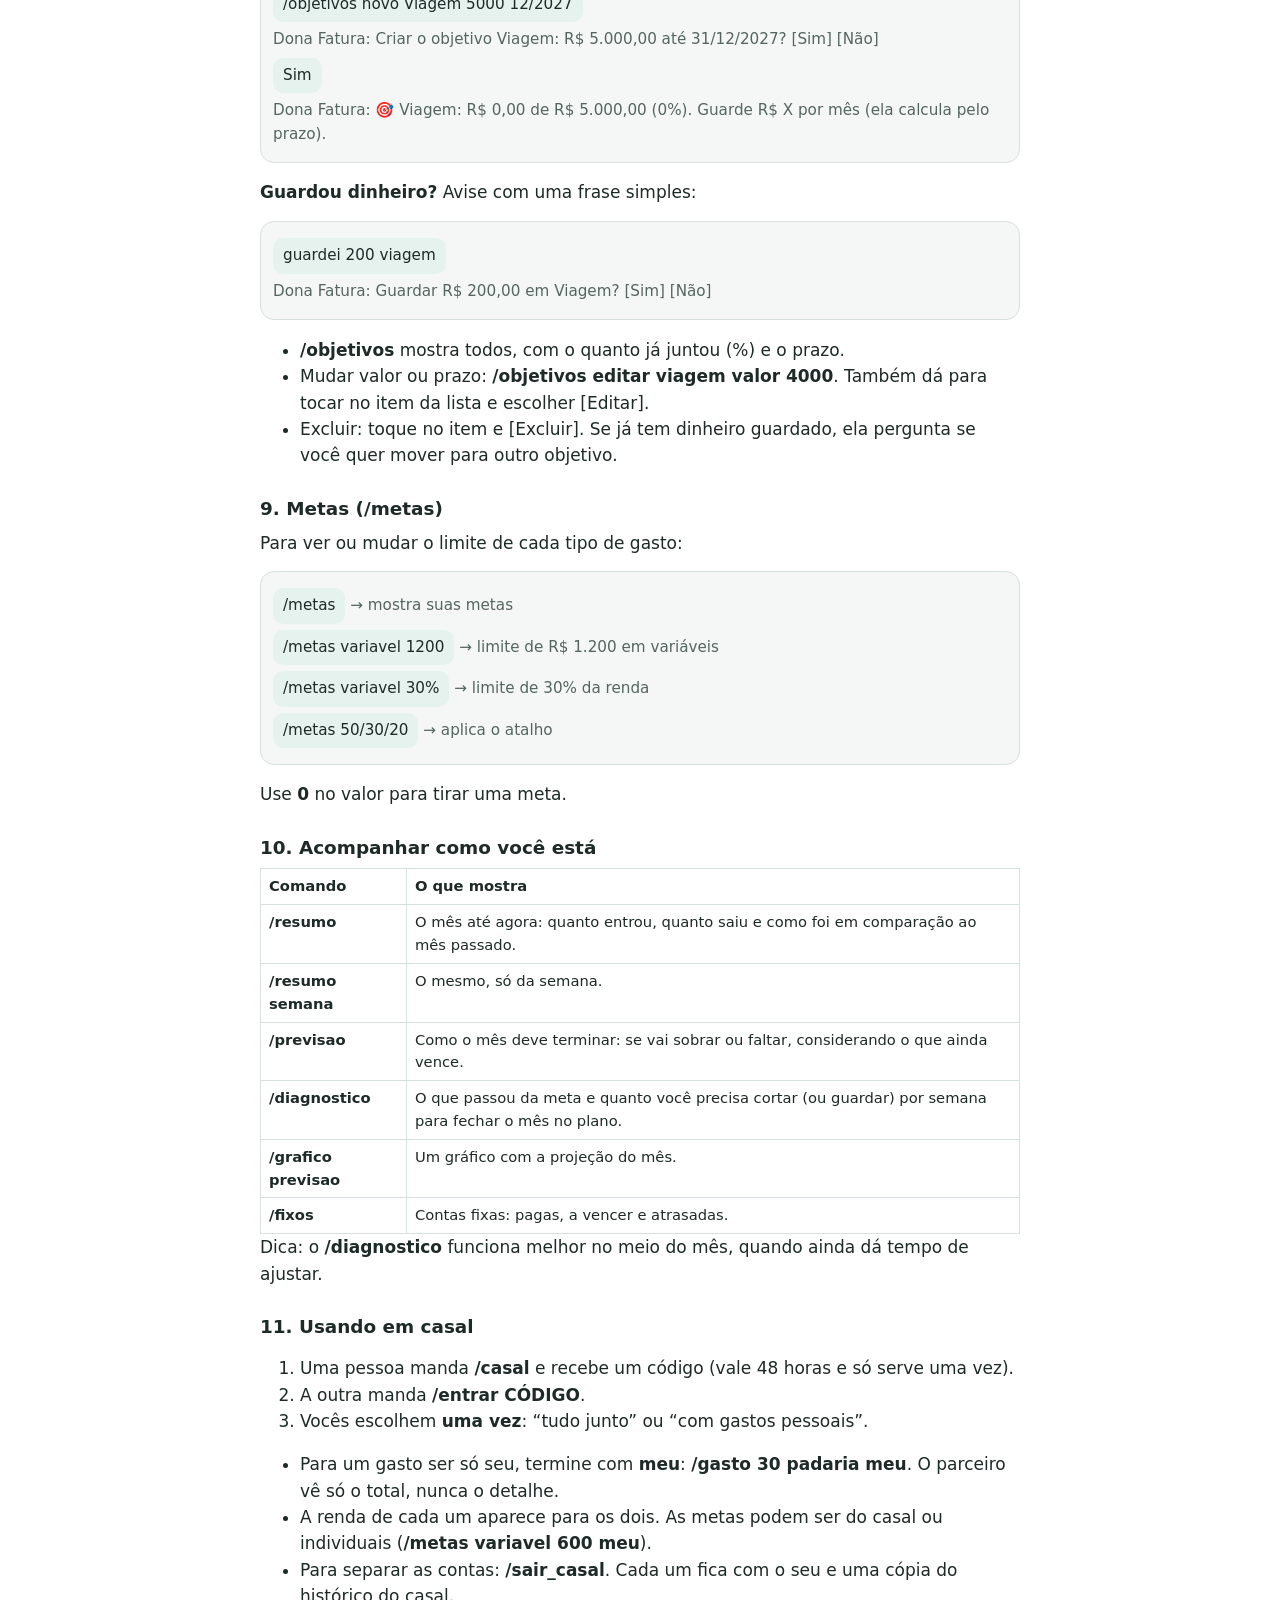
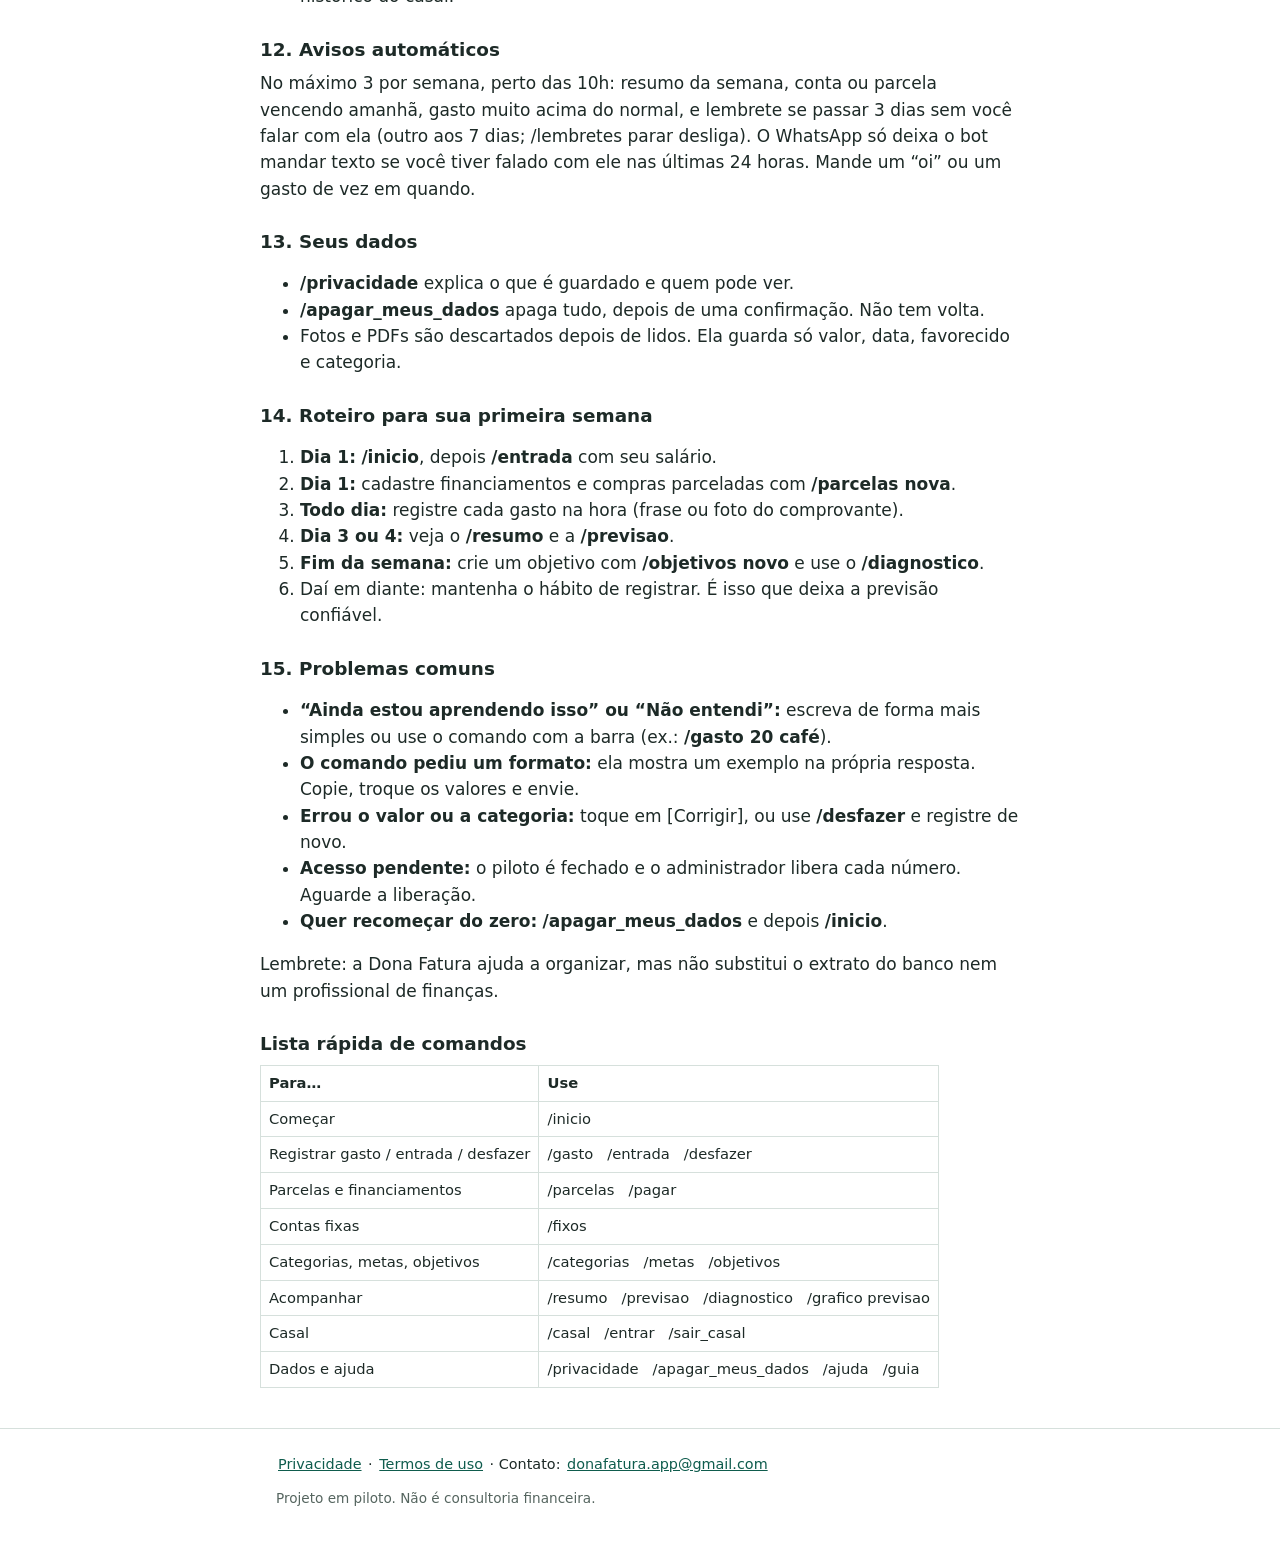
==== commit 1c0b1fcc: "Lembrete de inatividade por modelo e comando admin /testar_lembrete Co-Authored-By: Claude Sonnet 5." ====
--- a/landing/guia.html
+++ b/landing/guia.html
@@ -206,7 +206,7 @@
     </ul>
 
     <h2>12. Avisos automáticos</h2>
-    <p>No máximo 3 por semana, perto das 10h: resumo da semana, conta ou parcela vencendo amanhã, gasto muito acima do normal, e lembrete se passar 4 dias sem registrar. O WhatsApp só deixa o bot mandar texto se você tiver falado com ele nas últimas 24 horas. Mande um “oi” ou um gasto de vez em quando.</p>
+    <p>No máximo 3 por semana, perto das 10h: resumo da semana, conta ou parcela vencendo amanhã, gasto muito acima do normal, e lembrete se passar 3 dias sem você falar com ela (outro aos 7 dias; /lembretes parar desliga). O WhatsApp só deixa o bot mandar texto se você tiver falado com ele nas últimas 24 horas. Mande um “oi” ou um gasto de vez em quando.</p>
 
     <h2>13. Seus dados</h2>
     <ul>
